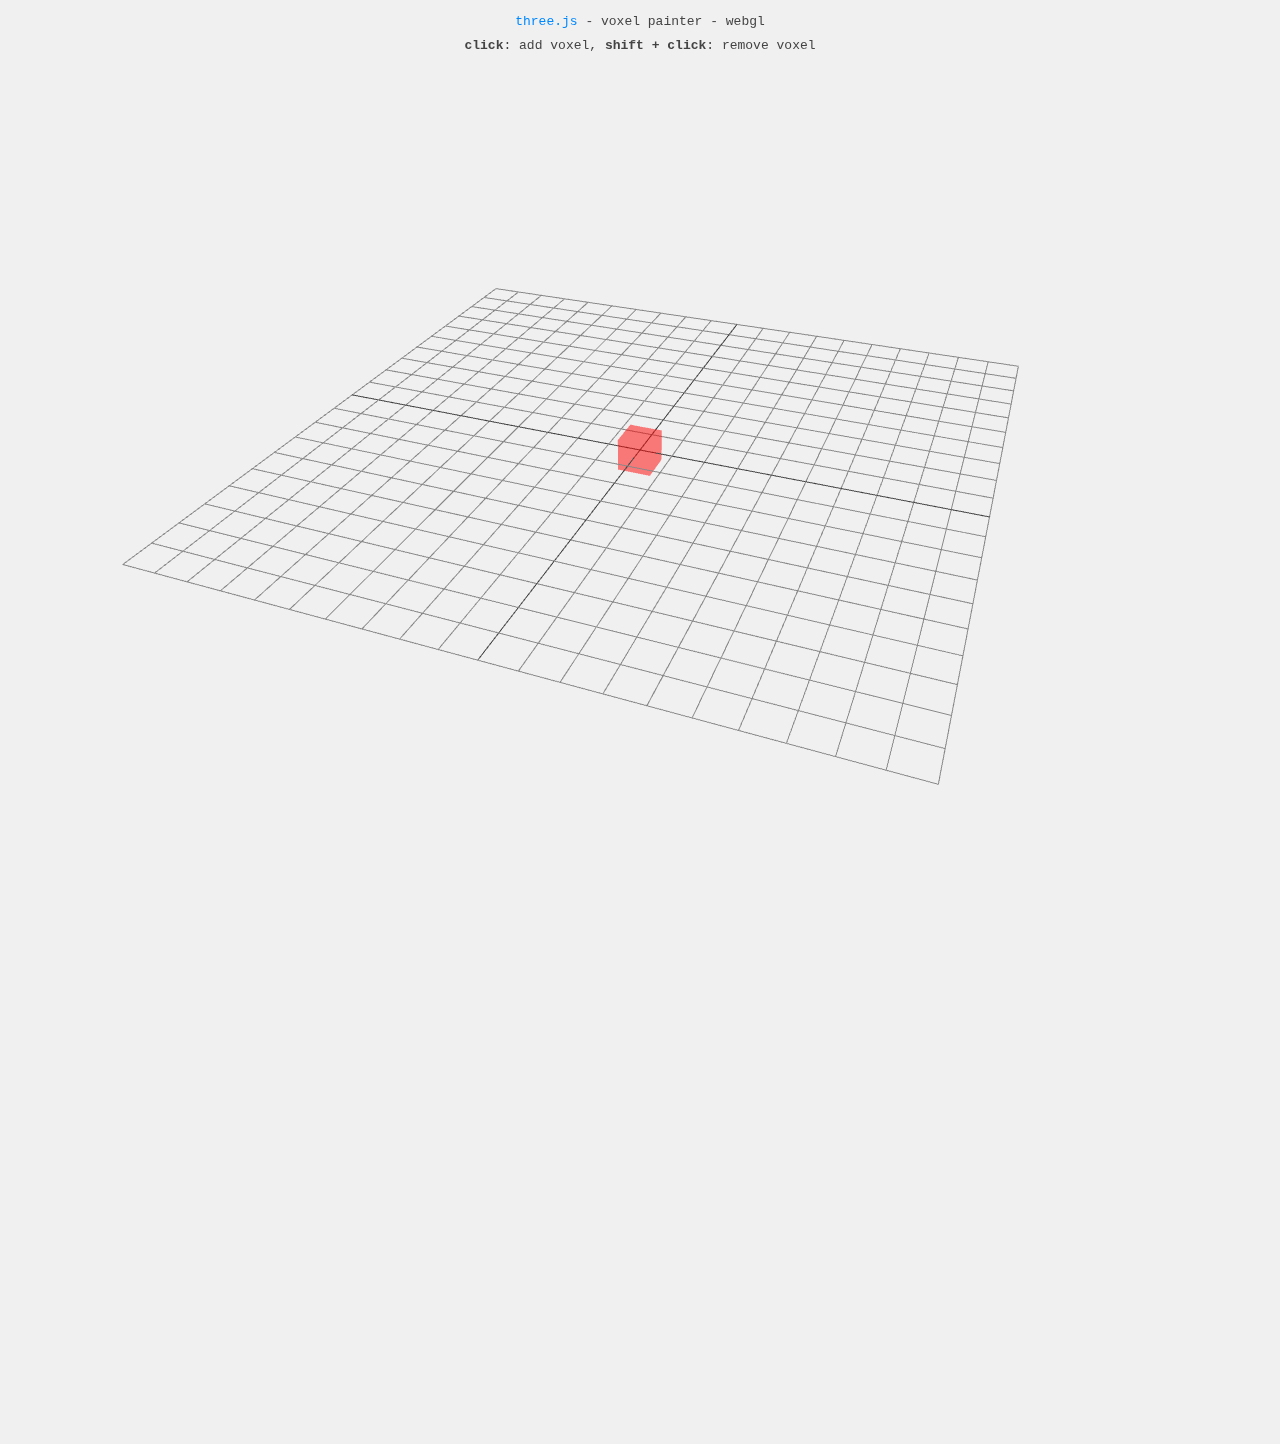
==== blocks.html @ 83e3d75b "first commit" ====
<!DOCTYPE html>
<html lang="en"><head>
<meta http-equiv="content-type" content="text/html; charset=UTF-8">
		<title>three.js webgl - interactive - voxel painter</title>
		<meta charset="utf-8">
		<meta name="viewport" content="width=device-width, user-scalable=no, minimum-scale=1.0, maximum-scale=1.0">
		<link type="text/css" rel="stylesheet" href="files/main.css">
		<style>
			body {
				background-color: #f0f0f0;
				color: #444;
			}
			a {
				color: #08f;
			}
		</style>
	</head>
	<body>

		<div id="info">
			<a href="https://threejs.org/" target="_blank" rel="noopener">three.js</a> - voxel painter - webgl<br>
			<strong>click</strong>: add voxel, <strong>shift + click</strong>: remove voxel
		</div>

		<script src="files/three.js"></script>

		<script src="files/WebGL.js"></script>

		<script>

			if ( WEBGL.isWebGLAvailable() === false ) {

				document.body.appendChild( WEBGL.getWebGLErrorMessage() );

			}

			var camera, scene, renderer;
			var plane, cube;
			var mouse, raycaster, isShiftDown = false;

			var rollOverMesh, rollOverMaterial;
			var cubeGeo, cubeMaterial;

			var objects = [];

			init();
			render();

			function init() {

				camera = new THREE.PerspectiveCamera( 45, window.innerWidth / window.innerHeight, 1, 10000 );
				camera.position.set( 500, 800, 1300 );
				camera.lookAt( 0, 0, 0 );

				scene = new THREE.Scene();
				scene.background = new THREE.Color( 0xf0f0f0 );

				// roll-over helpers

				var rollOverGeo = new THREE.BoxBufferGeometry( 50, 50, 50 );
				rollOverMaterial = new THREE.MeshBasicMaterial( { color: 0xff0000, opacity: 0.5, transparent: true } );
				rollOverMesh = new THREE.Mesh( rollOverGeo, rollOverMaterial );
				scene.add( rollOverMesh );

				// cubes

				cubeGeo = new THREE.BoxBufferGeometry( 50, 50, 50 );
				cubeMaterial = new THREE.MeshLambertMaterial( { color: 0xfeb74c, map: new THREE.TextureLoader().load( 'textures/square-outline-textured.png' ) } );

				// grid

				var gridHelper = new THREE.GridHelper( 1000, 20 );
				scene.add( gridHelper );

				//

				raycaster = new THREE.Raycaster();
				mouse = new THREE.Vector2();

				var geometry = new THREE.PlaneBufferGeometry( 1000, 1000 );
				geometry.rotateX( - Math.PI / 2 );

				plane = new THREE.Mesh( geometry, new THREE.MeshBasicMaterial( { visible: false } ) );
				scene.add( plane );

				objects.push( plane );

				// lights

				var ambientLight = new THREE.AmbientLight( 0x606060 );
				scene.add( ambientLight );

				var directionalLight = new THREE.DirectionalLight( 0xffffff );
				directionalLight.position.set( 1, 0.75, 0.5 ).normalize();
				scene.add( directionalLight );

				renderer = new THREE.WebGLRenderer( { antialias: true } );
				renderer.setPixelRatio( window.devicePixelRatio );
				renderer.setSize( window.innerWidth, window.innerHeight );
				document.body.appendChild( renderer.domElement );

				document.addEventListener( 'mousemove', onDocumentMouseMove, false );
				document.addEventListener( 'mousedown', onDocumentMouseDown, false );
				document.addEventListener( 'keydown', onDocumentKeyDown, false );
				document.addEventListener( 'keyup', onDocumentKeyUp, false );

				//

				window.addEventListener( 'resize', onWindowResize, false );

			}

			function onWindowResize() {

				camera.aspect = window.innerWidth / window.innerHeight;
				camera.updateProjectionMatrix();

				renderer.setSize( window.innerWidth, window.innerHeight );

			}

			function onDocumentMouseMove( event ) {

				event.preventDefault();

				mouse.set( ( event.clientX / window.innerWidth ) * 2 - 1, - ( event.clientY / window.innerHeight ) * 2 + 1 );

				raycaster.setFromCamera( mouse, camera );

				var intersects = raycaster.intersectObjects( objects );

				if ( intersects.length > 0 ) {

					var intersect = intersects[ 0 ];

					rollOverMesh.position.copy( intersect.point ).add( intersect.face.normal );
					rollOverMesh.position.divideScalar( 50 ).floor().multiplyScalar( 50 ).addScalar( 25 );

				}

				render();

			}

			function onDocumentMouseDown( event ) {

				event.preventDefault();

				mouse.set( ( event.clientX / window.innerWidth ) * 2 - 1, - ( event.clientY / window.innerHeight ) * 2 + 1 );

				raycaster.setFromCamera( mouse, camera );

				var intersects = raycaster.intersectObjects( objects );

				if ( intersects.length > 0 ) {

					var intersect = intersects[ 0 ];

					// delete cube

					if ( isShiftDown ) {

						if ( intersect.object !== plane ) {

							scene.remove( intersect.object );

							objects.splice( objects.indexOf( intersect.object ), 1 );

						}

						// create cube

					} else {

						var voxel = new THREE.Mesh( cubeGeo, cubeMaterial );
						voxel.position.copy( intersect.point ).add( intersect.face.normal );
						voxel.position.divideScalar( 50 ).floor().multiplyScalar( 50 ).addScalar( 25 );
						scene.add( voxel );

						objects.push( voxel );

					}

					render();

				}

			}

			function onDocumentKeyDown( event ) {

				switch ( event.keyCode ) {

					case 16: isShiftDown = true; break;

				}

			}

			function onDocumentKeyUp( event ) {

				switch ( event.keyCode ) {

					case 16: isShiftDown = false; break;

				}

			}

			function render() {

				renderer.render( scene, camera );

			}

		</script><canvas width="3360" height="1088" style="width: 1680px; height: 544px;"></canvas>

	

</body></html>
---- files/main.css ----
body {
	margin: 0;
	background-color: #000;
	color: #fff;
	font-family: Monospace;
	font-size: 13px;
	line-height: 24px;
}

a {
	color: #ff0;
	text-decoration: none;
}

a:hover {
	text-decoration: underline;
}

button {
	cursor: pointer;
	text-transform: uppercase;
}

canvas {
	display: block;
}

#info {
	position: absolute;
	top: 0px;
	width: 100%;
	padding: 10px;
	box-sizing: border-box;
	text-align: center;
	z-index: 1; /* TODO Solve this in HTML */
}

.dg.ac {
	z-index: 2 !important; /* TODO Solve this in HTML */
}
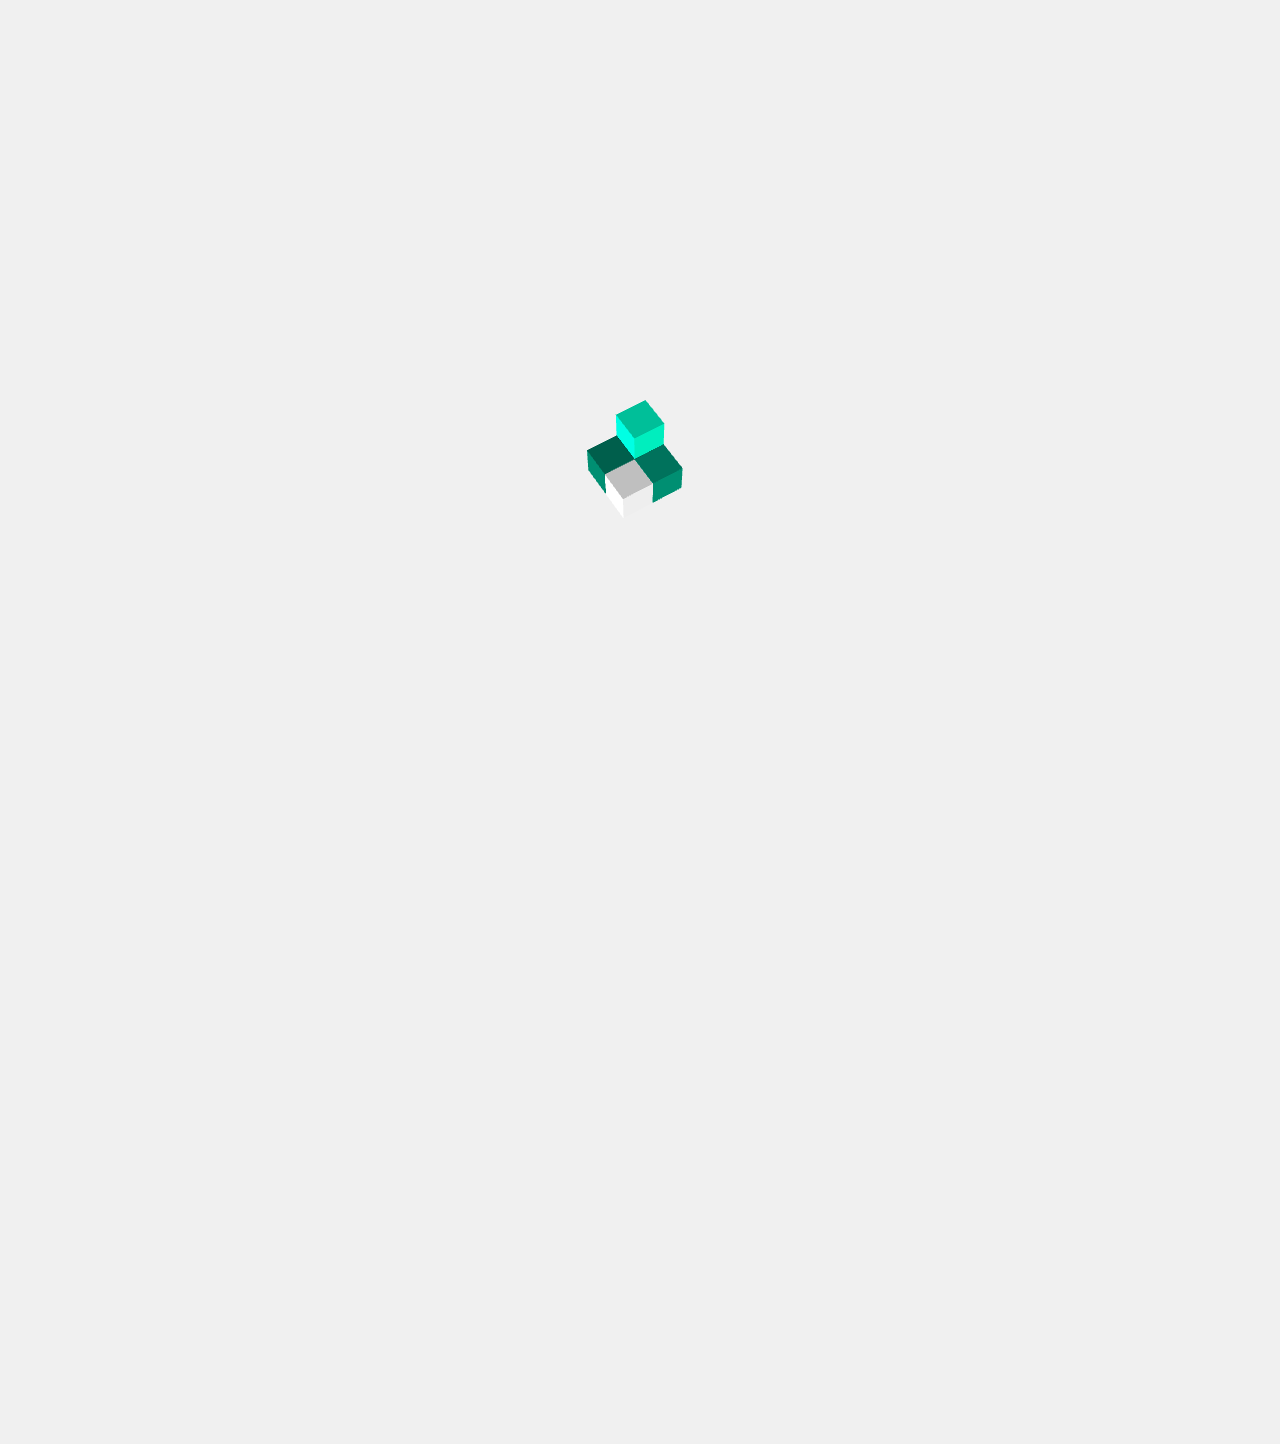
==== commit 35e9ca8f: "feat(): simple block model renderer" ====
--- a/blocks.html
+++ b/blocks.html
@@ -17,12 +17,8 @@
 	</head>
 	<body>
 
-		<div id="info">
-			<a href="https://threejs.org/" target="_blank" rel="noopener">three.js</a> - voxel painter - webgl<br>
-			<strong>click</strong>: add voxel, <strong>shift + click</strong>: remove voxel
-		</div>
-
 		<script src="files/three.js"></script>
+		<script src="files/orbitControls.js"></script>
 
 		<script src="files/WebGL.js"></script>
 
@@ -35,57 +31,24 @@
 			}
 
 			var camera, scene, renderer;
-			var plane, cube;
-			var mouse, raycaster, isShiftDown = false;
+			var controls;
+			var blockMeshes = [];
 
-			var rollOverMesh, rollOverMaterial;
-			var cubeGeo, cubeMaterial;
-
-			var objects = [];
+			var blockSize = 50;
+			var blockColorProperty = "grade";
 
 			init();
-			render();
+			animate();
 
 			function init() {
 
 				camera = new THREE.PerspectiveCamera( 45, window.innerWidth / window.innerHeight, 1, 10000 );
 				camera.position.set( 500, 800, 1300 );
 				camera.lookAt( 0, 0, 0 );
+				camera.up.set(0, 0, 1);
 
 				scene = new THREE.Scene();
 				scene.background = new THREE.Color( 0xf0f0f0 );
-
-				// roll-over helpers
-
-				var rollOverGeo = new THREE.BoxBufferGeometry( 50, 50, 50 );
-				rollOverMaterial = new THREE.MeshBasicMaterial( { color: 0xff0000, opacity: 0.5, transparent: true } );
-				rollOverMesh = new THREE.Mesh( rollOverGeo, rollOverMaterial );
-				scene.add( rollOverMesh );
-
-				// cubes
-
-				cubeGeo = new THREE.BoxBufferGeometry( 50, 50, 50 );
-				cubeMaterial = new THREE.MeshLambertMaterial( { color: 0xfeb74c, map: new THREE.TextureLoader().load( 'textures/square-outline-textured.png' ) } );
-
-				// grid
-
-				var gridHelper = new THREE.GridHelper( 1000, 20 );
-				scene.add( gridHelper );
-
-				//
-
-				raycaster = new THREE.Raycaster();
-				mouse = new THREE.Vector2();
-
-				var geometry = new THREE.PlaneBufferGeometry( 1000, 1000 );
-				geometry.rotateX( - Math.PI / 2 );
-
-				plane = new THREE.Mesh( geometry, new THREE.MeshBasicMaterial( { visible: false } ) );
-				scene.add( plane );
-
-				objects.push( plane );
-
-				// lights
 
 				var ambientLight = new THREE.AmbientLight( 0x606060 );
 				scene.add( ambientLight );
@@ -99,15 +62,71 @@
 				renderer.setSize( window.innerWidth, window.innerHeight );
 				document.body.appendChild( renderer.domElement );
 
-				document.addEventListener( 'mousemove', onDocumentMouseMove, false );
-				document.addEventListener( 'mousedown', onDocumentMouseDown, false );
-				document.addEventListener( 'keydown', onDocumentKeyDown, false );
-				document.addEventListener( 'keyup', onDocumentKeyUp, false );
+				controls = new THREE.OrbitControls( camera, renderer.domElement );
+				controls.update();
 
-				//
 
 				window.addEventListener( 'resize', onWindowResize, false );
+				document.addEventListener( 'keydown', onDocumentKeyDown, false );
 
+				loadBlockModel();
+			}
+
+			function loadBlockModel() {
+				
+				var blocks = [
+					{
+						"position": [0, 0, 0],
+						"grade": 0.1,
+						"weight": 0.8
+					},
+					{
+						"position": [0, 1, 0],
+						"grade": 0.3,
+						"weight": 1.0
+					},
+					{
+						"position": [1, 0, 0],
+						"grade": 0.25,
+						"weight": 0.5
+					},
+					{
+						"position": [1, 1, 0],
+						"grade": 1.0,
+						"weight": 0.2
+					},
+					{
+						"position": [0, 0, 1],
+						"grade": 0.5,
+						"weight": 0.1
+					}
+				];
+
+				for(var i=0; i<blocks.length; i++) {
+					addBlock(blocks[i]);
+				}
+			}
+
+			function addBlock(block) {
+				var cubeMaterial = new THREE.MeshLambertMaterial( { color: getBlockColor(block) } );
+				var cubeGeo = new THREE.BoxBufferGeometry( blockSize, blockSize, blockSize );
+				var blockMesh = new THREE.Mesh( cubeGeo, cubeMaterial );
+				blockMesh.position.set( blockSize * block.position[0], blockSize * block.position[1], blockSize * block.position[2]);
+				scene.add( blockMesh );
+				blockMeshes.push(blockMesh);
+			}
+
+			function getBlockColor(block) {
+				var hue = blockColorProperty == "grade" ? 168 : 50;
+				var lightning = block[blockColorProperty] * 100;
+				var hsl = "hsl("+ hue + ", 100%, " + lightning + "%)";
+				return new THREE.Color(hsl);
+			}
+
+			function clearScene() {
+				for(var i=0; i<blockMeshes.length; i++) {
+					scene.remove(blockMeshes[i]);
+				}; 
 			}
 
 			function onWindowResize() {
@@ -119,95 +138,23 @@
 
 			}
 
-			function onDocumentMouseMove( event ) {
+			function onDocumentKeyDown( event ) {
+				switch ( event.keyCode ) {
 
-				event.preventDefault();
-
-				mouse.set( ( event.clientX / window.innerWidth ) * 2 - 1, - ( event.clientY / window.innerHeight ) * 2 + 1 );
-
-				raycaster.setFromCamera( mouse, camera );
-
-				var intersects = raycaster.intersectObjects( objects );
-
-				if ( intersects.length > 0 ) {
-
-					var intersect = intersects[ 0 ];
-
-					rollOverMesh.position.copy( intersect.point ).add( intersect.face.normal );
-					rollOverMesh.position.divideScalar( 50 ).floor().multiplyScalar( 50 ).addScalar( 25 );
+					case 65: 
+						blockColorProperty = "weight";
+						clearScene();
+						loadBlockModel();
+						break;
 
 				}
-
-				render();
-
 			}
 
-			function onDocumentMouseDown( event ) {
+			function animate() {
 
-				event.preventDefault();
+				requestAnimationFrame( animate );
 
-				mouse.set( ( event.clientX / window.innerWidth ) * 2 - 1, - ( event.clientY / window.innerHeight ) * 2 + 1 );
-
-				raycaster.setFromCamera( mouse, camera );
-
-				var intersects = raycaster.intersectObjects( objects );
-
-				if ( intersects.length > 0 ) {
-
-					var intersect = intersects[ 0 ];
-
-					// delete cube
-
-					if ( isShiftDown ) {
-
-						if ( intersect.object !== plane ) {
-
-							scene.remove( intersect.object );
-
-							objects.splice( objects.indexOf( intersect.object ), 1 );
-
-						}
-
-						// create cube
-
-					} else {
-
-						var voxel = new THREE.Mesh( cubeGeo, cubeMaterial );
-						voxel.position.copy( intersect.point ).add( intersect.face.normal );
-						voxel.position.divideScalar( 50 ).floor().multiplyScalar( 50 ).addScalar( 25 );
-						scene.add( voxel );
-
-						objects.push( voxel );
-
-					}
-
-					render();
-
-				}
-
-			}
-
-			function onDocumentKeyDown( event ) {
-
-				switch ( event.keyCode ) {
-
-					case 16: isShiftDown = true; break;
-
-				}
-
-			}
-
-			function onDocumentKeyUp( event ) {
-
-				switch ( event.keyCode ) {
-
-					case 16: isShiftDown = false; break;
-
-				}
-
-			}
-
-			function render() {
+				controls.update();
 
 				renderer.render( scene, camera );
 
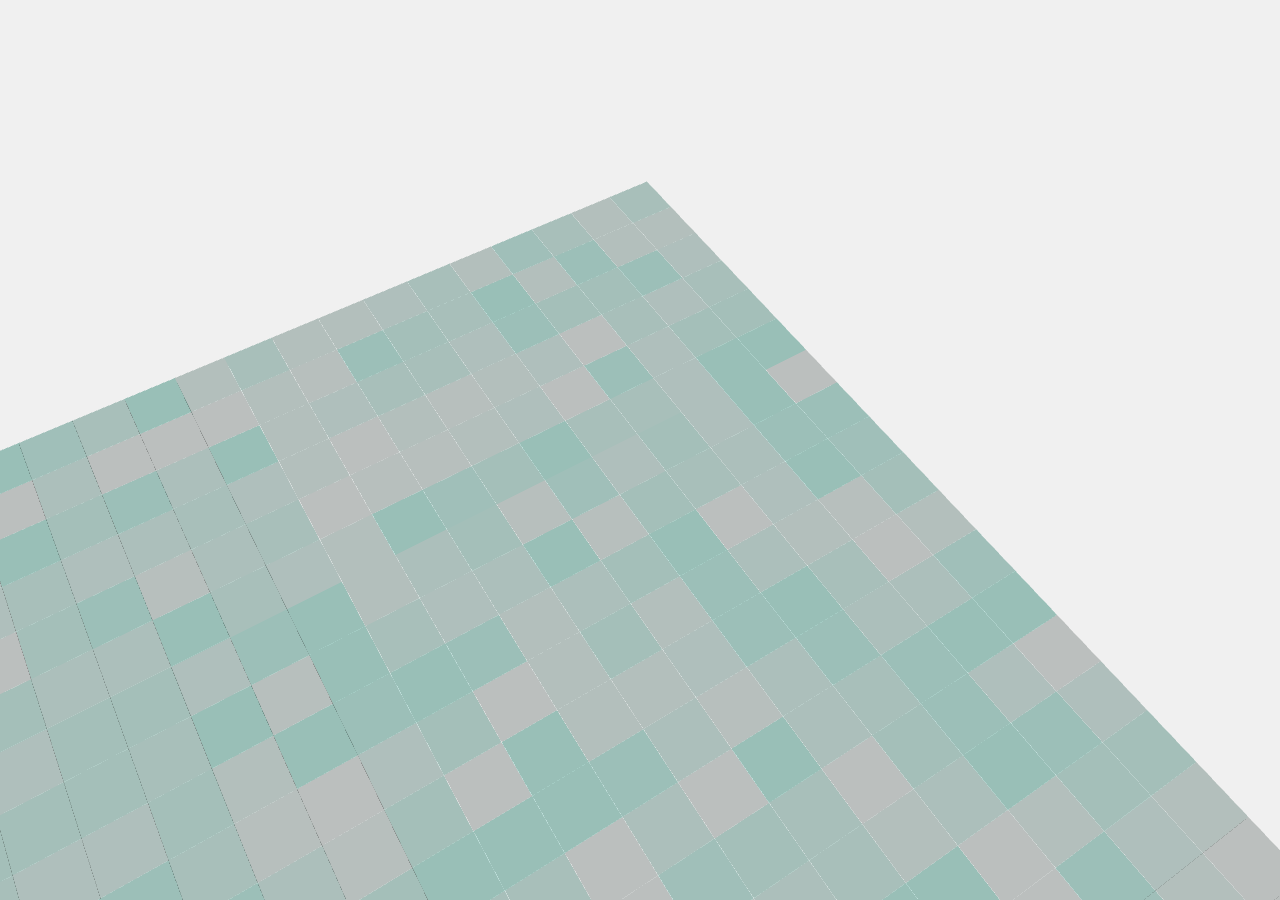
==== commit 1cfc4359: "feat(): improves grade visualization" ====
--- a/blocks.html
+++ b/blocks.html
@@ -32,10 +32,14 @@
 
 			var camera, scene, renderer;
 			var controls;
+			var cubeGeo;
+
 			var blockMeshes = [];
+			var blocks;
+			var blockSize = 50;
 
-			var blockSize = 50;
-			var blockColorProperty = "grade";
+			var currentGrade = "cu";
+			var transparent = false;
 
 			init();
 			animate();
@@ -65,60 +69,61 @@
 				controls = new THREE.OrbitControls( camera, renderer.domElement );
 				controls.update();
 
+				cubeGeo = new THREE.BoxBufferGeometry( blockSize, blockSize, blockSize );
 
 				window.addEventListener( 'resize', onWindowResize, false );
 				document.addEventListener( 'keydown', onDocumentKeyDown, false );
 
+				generateBlocks();
 				loadBlockModel();
 			}
 
+			function generateBlocks() {
+				blocks = [];
+				var x_blocks = 20;
+				var y_blocks = 20;
+				var z_blocks = 10;
+				for(var i=0; i<x_blocks; i++) {
+					for(var j=0; j<y_blocks; j++) {
+						for(var k=0; k<z_blocks; k++) {
+							var cuGrade = Math.random() / 10.0;
+							var auGrade = Math.random() / 10.0;
+							if(i > (1.0/3.0)*x_blocks && i < (2.0/3.0)*x_blocks && j > (1.0/3.0)*y_blocks && j < (2.0/3.0)*y_blocks && k < (1.0/3.0)*z_blocks) {
+								cuGrade += Math.random() / 2.0;
+								auGrade += Math.random() / 2.0;
+							}
+							blocks.push({
+								"x_index": i,
+								"y_index": j,
+								"z_index": k,
+								"grades": {
+									"au" : auGrade,
+									"cu" : cuGrade,
+								}
+							});
+						}
+					}
+				}
+			}
+
 			function loadBlockModel() {
-				
-				var blocks = [
-					{
-						"position": [0, 0, 0],
-						"grade": 0.1,
-						"weight": 0.8
-					},
-					{
-						"position": [0, 1, 0],
-						"grade": 0.3,
-						"weight": 1.0
-					},
-					{
-						"position": [1, 0, 0],
-						"grade": 0.25,
-						"weight": 0.5
-					},
-					{
-						"position": [1, 1, 0],
-						"grade": 1.0,
-						"weight": 0.2
-					},
-					{
-						"position": [0, 0, 1],
-						"grade": 0.5,
-						"weight": 0.1
-					}
-				];
-
+				clearScene();
 				for(var i=0; i<blocks.length; i++) {
 					addBlock(blocks[i]);
 				}
 			}
 
 			function addBlock(block) {
-				var cubeMaterial = new THREE.MeshLambertMaterial( { color: getBlockColor(block) } );
-				var cubeGeo = new THREE.BoxBufferGeometry( blockSize, blockSize, blockSize );
+				var cubeMaterial = new THREE.MeshLambertMaterial( { color: getBlockColor(block), opacity: block.grades[currentGrade], transparent: transparent } );
 				var blockMesh = new THREE.Mesh( cubeGeo, cubeMaterial );
-				blockMesh.position.set( blockSize * block.position[0], blockSize * block.position[1], blockSize * block.position[2]);
+				blockMesh.position.set( blockSize * block.x_index, blockSize * block.y_index, blockSize * block.z_index);
 				scene.add( blockMesh );
 				blockMeshes.push(blockMesh);
 			}
 
 			function getBlockColor(block) {
-				var hue = blockColorProperty == "grade" ? 168 : 50;
-				var lightning = block[blockColorProperty] * 100;
+				var hue = currentGrade == "cu" ? 168 : 50;
+				var lightning = Math.floor((1.0 - block.grades[currentGrade]) * 100);
 				var hsl = "hsl("+ hue + ", 100%, " + lightning + "%)";
 				return new THREE.Color(hsl);
 			}
@@ -140,10 +145,16 @@
 
 			function onDocumentKeyDown( event ) {
 				switch ( event.keyCode ) {
-
-					case 65: 
-						blockColorProperty = "weight";
-						clearScene();
+					case 65: //a
+						currentGrade = "au";
+						loadBlockModel();
+						break;
+					case 67: //c
+						currentGrade = "cu";
+						loadBlockModel();
+						break;
+					case 84: //t
+						transparent = !transparent;
 						loadBlockModel();
 						break;
 
@@ -160,8 +171,6 @@
 
 			}
 
-		</script><canvas width="3360" height="1088" style="width: 1680px; height: 544px;"></canvas>
-
-	
-
+		</script>
+		
 </body></html>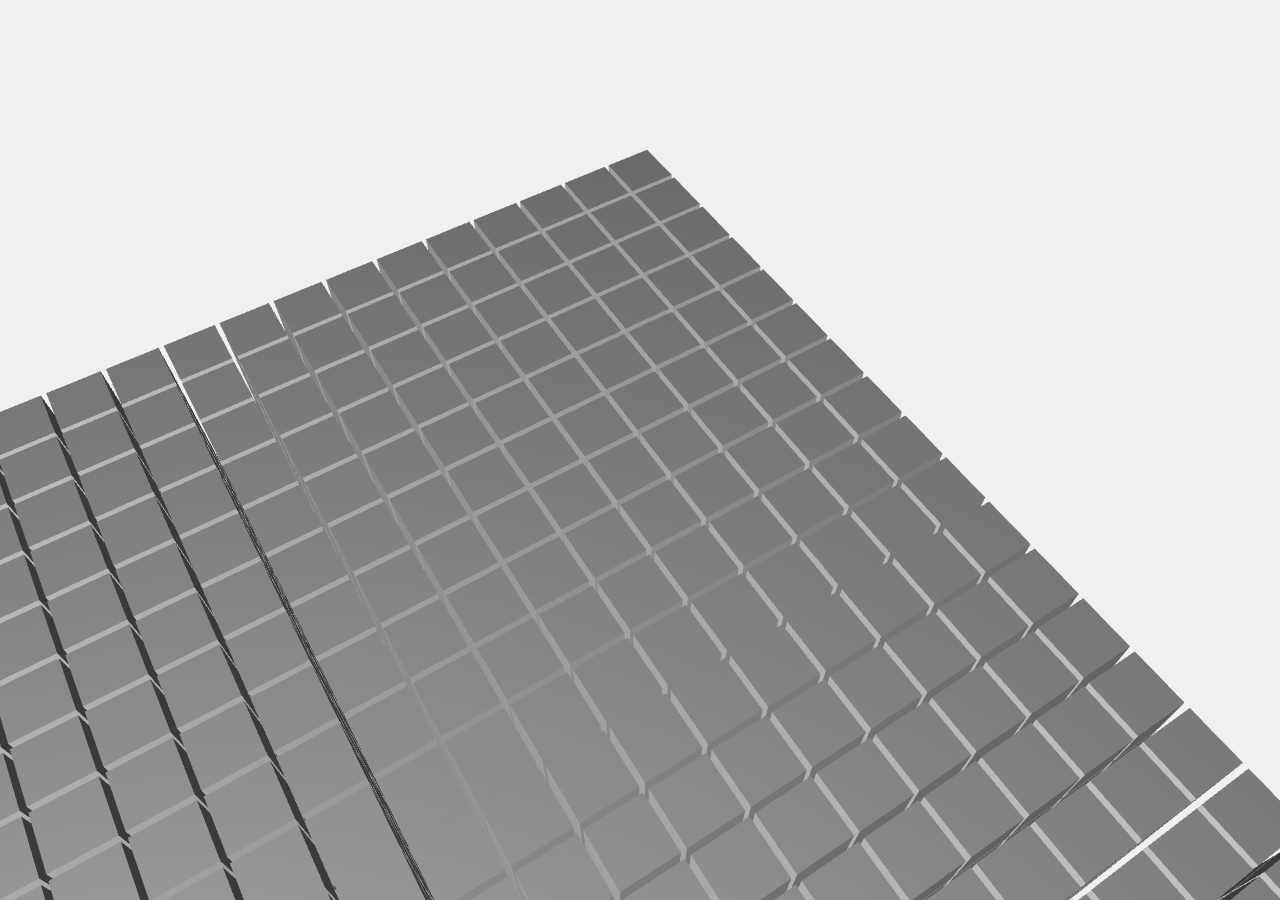
==== commit 500047a2: "feat(): improve lightning and transparency" ====
--- a/blocks.html
+++ b/blocks.html
@@ -57,8 +57,8 @@
 				var ambientLight = new THREE.AmbientLight( 0x606060 );
 				scene.add( ambientLight );
 
-				var directionalLight = new THREE.DirectionalLight( 0xffffff );
-				directionalLight.position.set( 1, 0.75, 0.5 ).normalize();
+				var directionalLight = new THREE.PointLight( 0xffffff );
+				directionalLight.position.set( 1000, 1000, 1000 );
 				scene.add( directionalLight );
 
 				renderer = new THREE.WebGLRenderer( { antialias: true } );
@@ -86,8 +86,8 @@
 				for(var i=0; i<x_blocks; i++) {
 					for(var j=0; j<y_blocks; j++) {
 						for(var k=0; k<z_blocks; k++) {
-							var cuGrade = Math.random() / 10.0;
-							var auGrade = Math.random() / 10.0;
+							var cuGrade = 0.0;
+							var auGrade = 0.0;
 							if(i > (1.0/3.0)*x_blocks && i < (2.0/3.0)*x_blocks && j > (1.0/3.0)*y_blocks && j < (2.0/3.0)*y_blocks && k < (1.0/3.0)*z_blocks) {
 								cuGrade += Math.random() / 2.0;
 								auGrade += Math.random() / 2.0;
@@ -114,16 +114,19 @@
 			}
 
 			function addBlock(block) {
-				var cubeMaterial = new THREE.MeshLambertMaterial( { color: getBlockColor(block), opacity: block.grades[currentGrade], transparent: transparent } );
+				var cubeMaterial = new THREE.MeshLambertMaterial( { color: getBlockColor(block), opacity: Math.max(0.02, block.grades[currentGrade]), transparent: transparent } );
 				var blockMesh = new THREE.Mesh( cubeGeo, cubeMaterial );
-				blockMesh.position.set( blockSize * block.x_index, blockSize * block.y_index, blockSize * block.z_index);
+				var blockSizeWithOffset = blockSize * 1.1;
+				blockMesh.position.set( blockSizeWithOffset * block.x_index, blockSizeWithOffset * block.y_index, blockSizeWithOffset * block.z_index);
 				scene.add( blockMesh );
 				blockMeshes.push(blockMesh);
 			}
 
 			function getBlockColor(block) {
+				if (block.grades[currentGrade] < 0.001)
+					return new THREE.Color(0x999999);
 				var hue = currentGrade == "cu" ? 168 : 50;
-				var lightning = Math.floor((1.0 - block.grades[currentGrade]) * 100);
+				var lightning = Math.floor((0.7 - block.grades[currentGrade]) * 100);
 				var hsl = "hsl("+ hue + ", 100%, " + lightning + "%)";
 				return new THREE.Color(hsl);
 			}
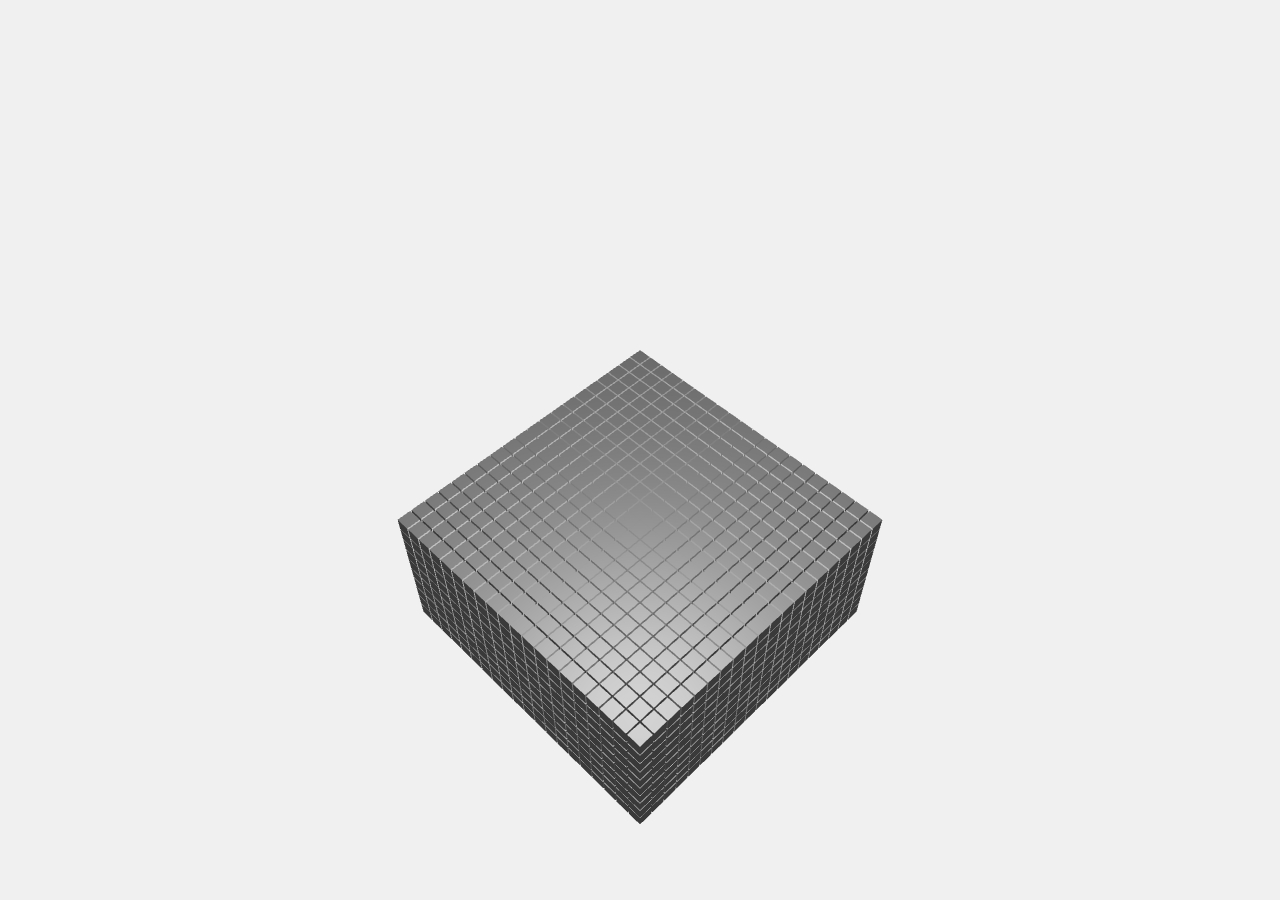
==== commit d9adf5b0: "feat(): minor improvements" ====
--- a/blocks.html
+++ b/blocks.html
@@ -47,7 +47,7 @@
 			function init() {
 
 				camera = new THREE.PerspectiveCamera( 45, window.innerWidth / window.innerHeight, 1, 10000 );
-				camera.position.set( 500, 800, 1300 );
+				camera.position.set( 2000, 2000, 3300 );
 				camera.lookAt( 0, 0, 0 );
 				camera.up.set(0, 0, 1);
 
@@ -57,9 +57,9 @@
 				var ambientLight = new THREE.AmbientLight( 0x606060 );
 				scene.add( ambientLight );
 
-				var directionalLight = new THREE.PointLight( 0xffffff );
-				directionalLight.position.set( 1000, 1000, 1000 );
-				scene.add( directionalLight );
+				var lLight = new THREE.PointLight( 0xffffff );
+				lLight.position.set( 1000, 1000, 1000 );
+				scene.add( lLight );
 
 				renderer = new THREE.WebGLRenderer( { antialias: true } );
 				renderer.setPixelRatio( window.devicePixelRatio );
@@ -126,7 +126,7 @@
 				if (block.grades[currentGrade] < 0.001)
 					return new THREE.Color(0x999999);
 				var hue = currentGrade == "cu" ? 168 : 50;
-				var lightning = Math.floor((0.7 - block.grades[currentGrade]) * 100);
+				var lightning = Math.floor(block.grades[currentGrade] * 70);
 				var hsl = "hsl("+ hue + ", 100%, " + lightning + "%)";
 				return new THREE.Color(hsl);
 			}
